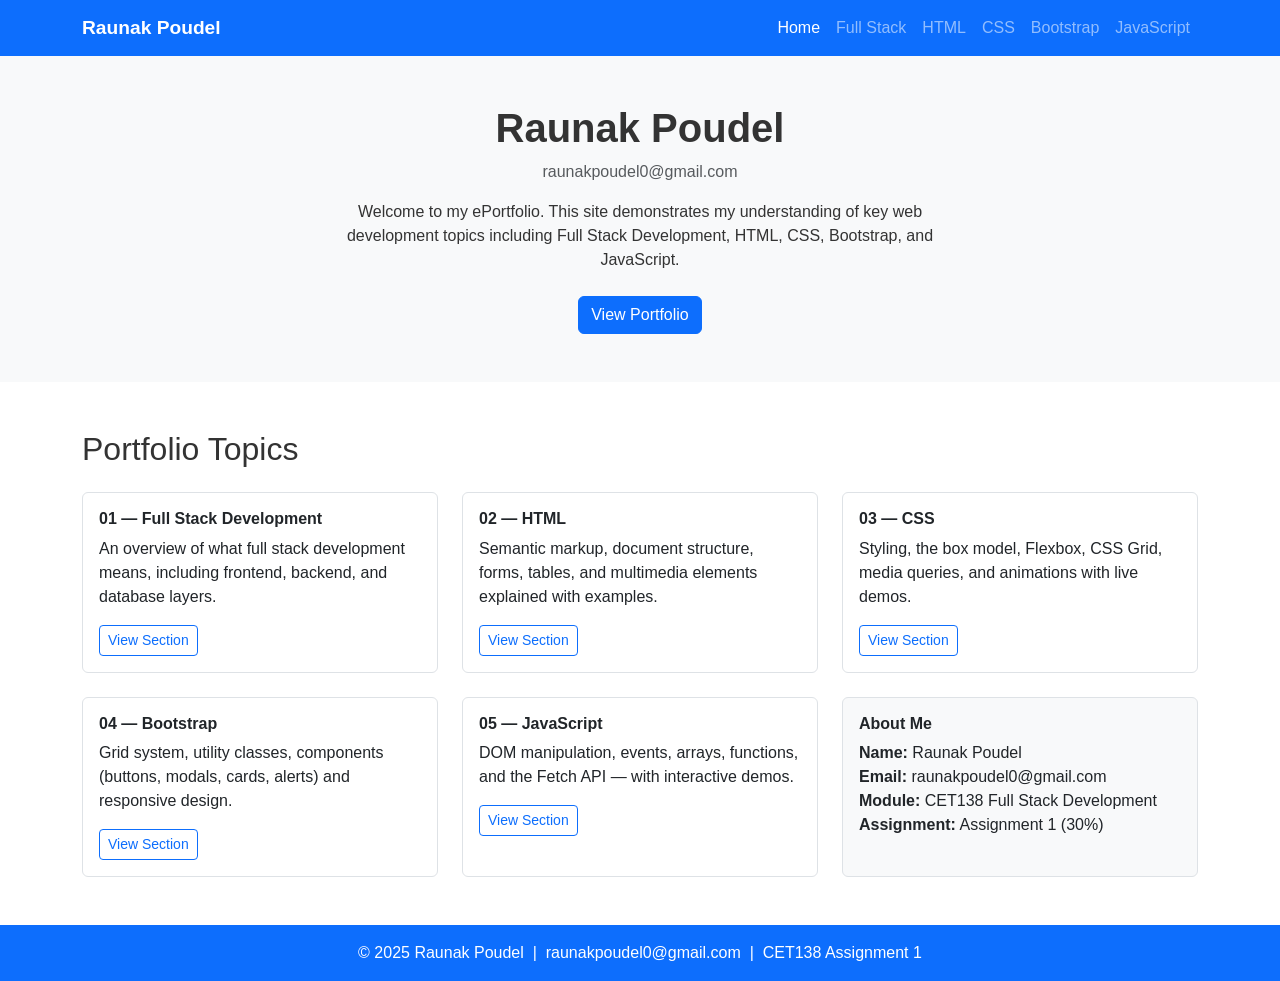
==== index.html @ 20c9c3db "Feat : new changes" ====
<!DOCTYPE html>
<html lang="en">
<head>
  <meta charset="UTF-8" />
  <meta name="viewport" content="width=device-width, initial-scale=1.0"/>
  <title>Raunak Poudel | Portfolio</title>
  <link rel="stylesheet" href="https://cdn.jsdelivr.net/npm/bootstrap@5.3.2/dist/css/bootstrap.min.css">
  <link rel="stylesheet" href="style.css">
</head>
<body>

<!-- NAVBAR -->
<nav class="navbar navbar-expand-lg navbar-dark bg-primary">
  <div class="container">
    <a class="navbar-brand fw-bold" href="index.html">Raunak Poudel</a>
    <button class="navbar-toggler" type="button" data-bs-toggle="collapse" data-bs-target="#navMenu">
      <span class="navbar-toggler-icon"></span>
    </button>
    <div class="collapse navbar-collapse" id="navMenu">
      <ul class="navbar-nav ms-auto">
        <li class="nav-item"><a class="nav-link active" href="index.html">Home</a></li>
        <li class="nav-item"><a class="nav-link" href="fullstack.html">Full Stack</a></li>
        <li class="nav-item"><a class="nav-link" href="html.html">HTML</a></li>
        <li class="nav-item"><a class="nav-link" href="css.html">CSS</a></li>
        <li class="nav-item"><a class="nav-link" href="bootstrap.html">Bootstrap</a></li>
        <li class="nav-item"><a class="nav-link" href="javascript.html">JavaScript</a></li>
      </ul>
    </div>
  </div>
</nav>

<!-- HERO / INTRO -->
<div class="bg-light py-5">
  <div class="container text-center">
    <!-- <img src="https://via.placeholder.com/120" class="rounded-circle mb-3" alt="Profile Photo"> -->
    <h1 class="fw-bold">Raunak Poudel</h1>
    <p class="text-muted">raunakpoudel0@gmail.com</p>
    
    <p class="col-md-7 mx-auto">
      Welcome to my ePortfolio. This site demonstrates my understanding of key web development topics
      including Full Stack Development, HTML, CSS, Bootstrap, and JavaScript.
    </p>
    <a href="fullstack.html" class="btn btn-primary mt-2">View Portfolio</a>
  </div>
</div>

<!-- TOPIC CARDS -->
<div class="container my-5">
  <h2 class="mb-4">Portfolio Topics</h2>
  <div class="row g-4">

    <div class="col-md-6 col-lg-4">
      <div class="card h-100">
        <div class="card-body">
          <h5 class="card-title">01 — Full Stack Development</h5>
          <p class="card-text">An overview of what full stack development means, including frontend, backend, and database layers.</p>
          <a href="fullstack.html" class="btn btn-outline-primary btn-sm">View Section</a>
        </div>
      </div>
    </div>

    <div class="col-md-6 col-lg-4">
      <div class="card h-100">
        <div class="card-body">
          <h5 class="card-title">02 — HTML</h5>
          <p class="card-text">Semantic markup, document structure, forms, tables, and multimedia elements explained with examples.</p>
          <a href="html.html" class="btn btn-outline-primary btn-sm">View Section</a>
        </div>
      </div>
    </div>

    <div class="col-md-6 col-lg-4">
      <div class="card h-100">
        <div class="card-body">
          <h5 class="card-title">03 — CSS</h5>
          <p class="card-text">Styling, the box model, Flexbox, CSS Grid, media queries, and animations with live demos.</p>
          <a href="css.html" class="btn btn-outline-primary btn-sm">View Section</a>
        </div>
      </div>
    </div>

    <div class="col-md-6 col-lg-4">
      <div class="card h-100">
        <div class="card-body">
          <h5 class="card-title">04 — Bootstrap</h5>
          <p class="card-text">Grid system, utility classes, components (buttons, modals, cards, alerts) and responsive design.</p>
          <a href="bootstrap.html" class="btn btn-outline-primary btn-sm">View Section</a>
        </div>
      </div>
    </div>

    <div class="col-md-6 col-lg-4">
      <div class="card h-100">
        <div class="card-body">
          <h5 class="card-title">05 — JavaScript</h5>
          <p class="card-text">DOM manipulation, events, arrays, functions, and the Fetch API — with interactive demos.</p>
          <a href="javascript.html" class="btn btn-outline-primary btn-sm">View Section</a>
        </div>
      </div>
    </div>

    <div class="col-md-6 col-lg-4">
      <div class="card h-100 bg-light">
        <div class="card-body">
          <h5 class="card-title">About Me</h5>
          <p class="card-text"><strong>Name:</strong> Raunak Poudel<br>
          <strong>Email:</strong> raunakpoudel0@gmail.com<br>
          <strong>Module:</strong> CET138 Full Stack Development<br>
          <strong>Assignment:</strong> Assignment 1 (30%)</p>
        </div>
      </div>
    </div>

  </div>
</div>

<!-- FOOTER -->
<footer class="bg-primary text-white text-center py-3 mt-4">
  <p class="mb-0">&copy; 2025 Raunak Poudel &nbsp;|&nbsp; raunakpoudel0@gmail.com &nbsp;|&nbsp; CET138 Assignment 1</p>
</footer>

<script src="https://cdn.jsdelivr.net/npm/bootstrap@5.3.2/dist/js/bootstrap.bundle.min.js"></script>
</body>
</html>
---- style.css ----
/* Raunak Poudel — CET138 Portfolio Stylesheet */

body {
  font-family: Arial, sans-serif;
  color: #333;
}

.navbar-brand {
  font-size: 1.2rem;
}

.card {
  border: 1px solid #dee2e6;
  border-radius: 6px;
}

.card-title {
  font-size: 1rem;
  font-weight: 600;
}

/* Code block styling */
.code-box {
  background: #f8f9fa;
  border: 1px solid #dee2e6;
  border-radius: 6px;
  padding: 1rem 1.2rem;
  font-family: 'Courier New', monospace;
  font-size: 0.85rem;
  overflow-x: auto;
  margin: 1rem 0;
  white-space: pre;
}

/* Page header strip */
.page-header {
  background: #e9ecef;
  padding: 1.5rem 0;
  border-bottom: 2px solid #0d6efd;
  margin-bottom: 2rem;
}

.page-header h1 {
  font-size: 1.8rem;
  font-weight: 700;
  margin: 0;
}

.page-header p {
  margin: 0.3rem 0 0;
  color: #555;
}

/* Section title */
.section-title {
  font-size: 1.3rem;
  font-weight: 600;
  border-left: 4px solid #0d6efd;
  padding-left: 0.75rem;
  margin: 2rem 0 1rem;
}

/* Demo box */
.demo-box {
  border: 1px solid #dee2e6;
  border-radius: 6px;
  overflow: hidden;
}
.demo-box-header {
  background: #e9ecef;
  padding: 0.4rem 0.8rem;
  font-size: 0.78rem;
  color: #555;
  font-weight: 600;
  border-bottom: 1px solid #dee2e6;
}
.demo-box-body {
  padding: 1.2rem;
  background: #fff;
}

/* Table styling */
.table th {
  background: #0d6efd;
  color: white;
}

footer {
  margin-top: auto;
}
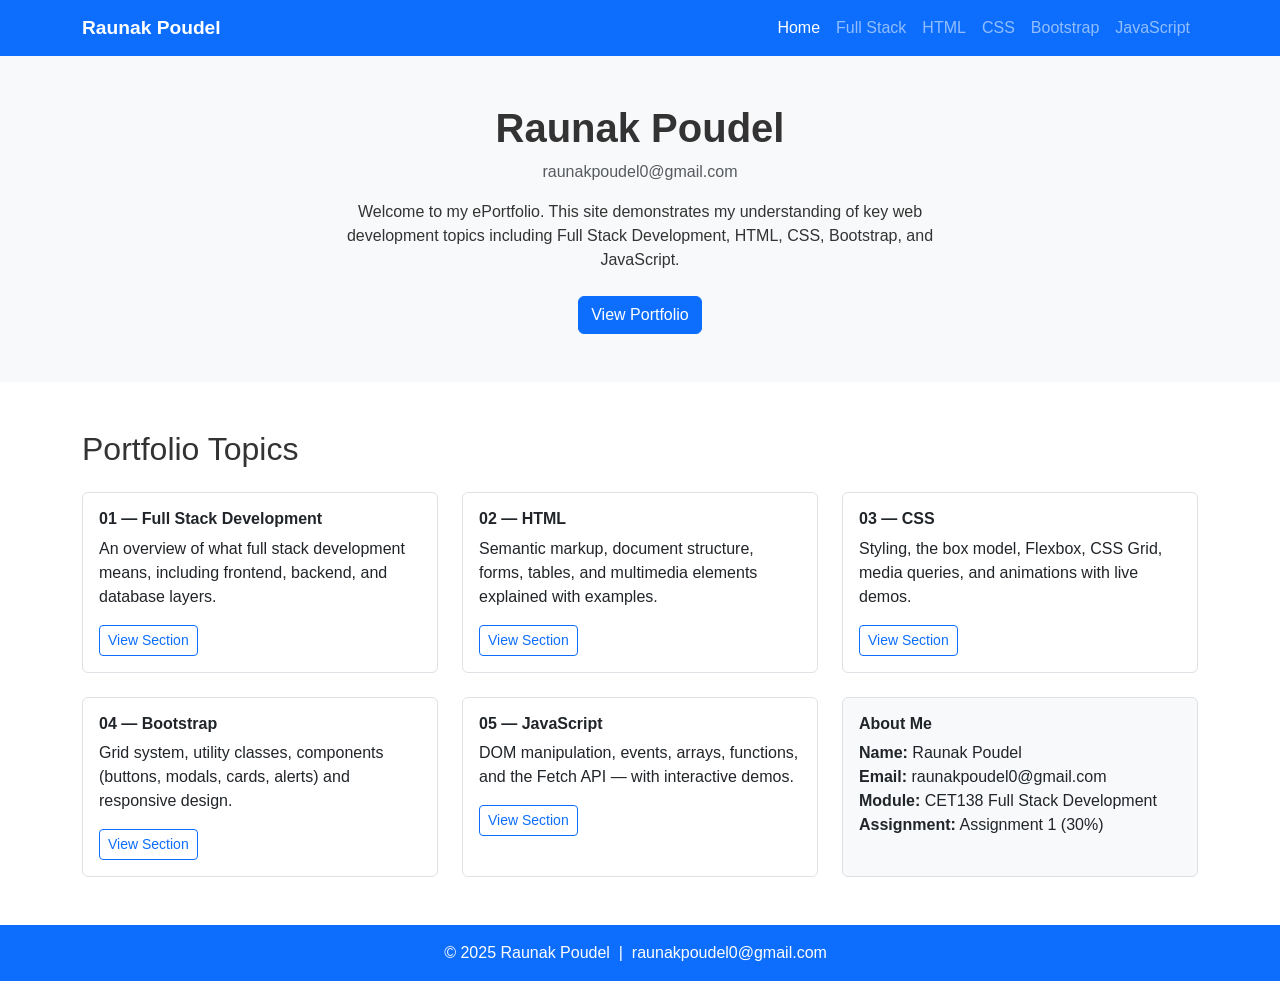
==== commit 1ca3813a: "Refactor code structure for improved readability and maintainability" ====
--- a/index.html
+++ b/index.html
@@ -116,7 +116,7 @@
 
 <!-- FOOTER -->
 <footer class="bg-primary text-white text-center py-3 mt-4">
-  <p class="mb-0">&copy; 2025 Raunak Poudel &nbsp;|&nbsp; raunakpoudel0@gmail.com &nbsp;|&nbsp; CET138 Assignment 1</p>
+  <p class="mb-0">&copy; 2025 Raunak Poudel &nbsp;|&nbsp; raunakpoudel0@gmail.com &nbsp;</p>
 </footer>
 
 <script src="https://cdn.jsdelivr.net/npm/bootstrap@5.3.2/dist/js/bootstrap.bundle.min.js"></script>
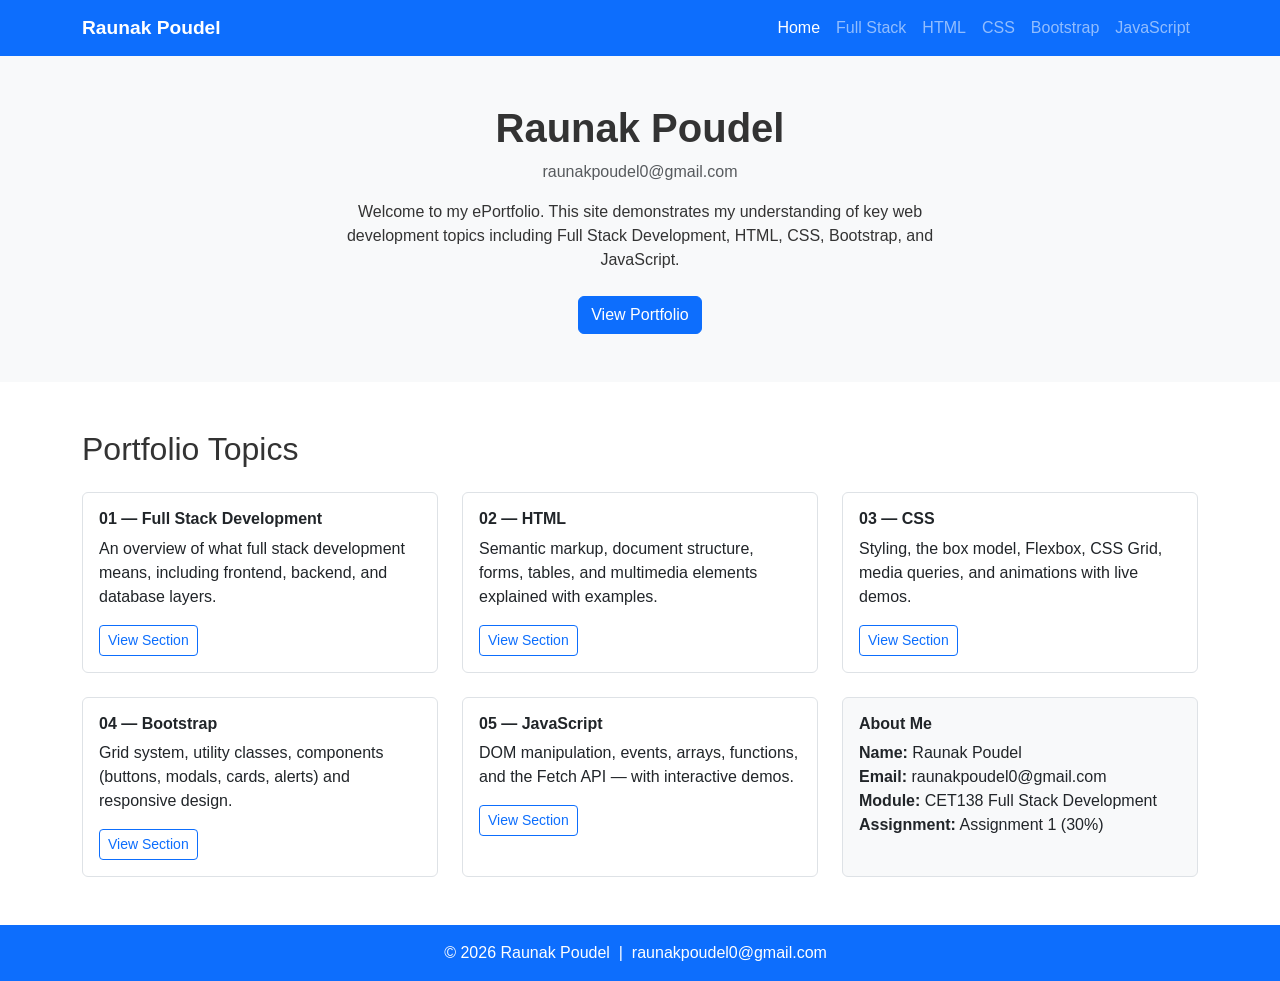
==== commit 723f952c: "Refactor code structure for improved readability and maintainability" ====
--- a/index.html
+++ b/index.html
@@ -116,7 +116,7 @@
 
 <!-- FOOTER -->
 <footer class="bg-primary text-white text-center py-3 mt-4">
-  <p class="mb-0">&copy; 2025 Raunak Poudel &nbsp;|&nbsp; raunakpoudel0@gmail.com &nbsp;</p>
+  <p class="mb-0">&copy; 2026 Raunak Poudel &nbsp;|&nbsp; raunakpoudel0@gmail.com &nbsp;</p>
 </footer>
 
 <script src="https://cdn.jsdelivr.net/npm/bootstrap@5.3.2/dist/js/bootstrap.bundle.min.js"></script>
